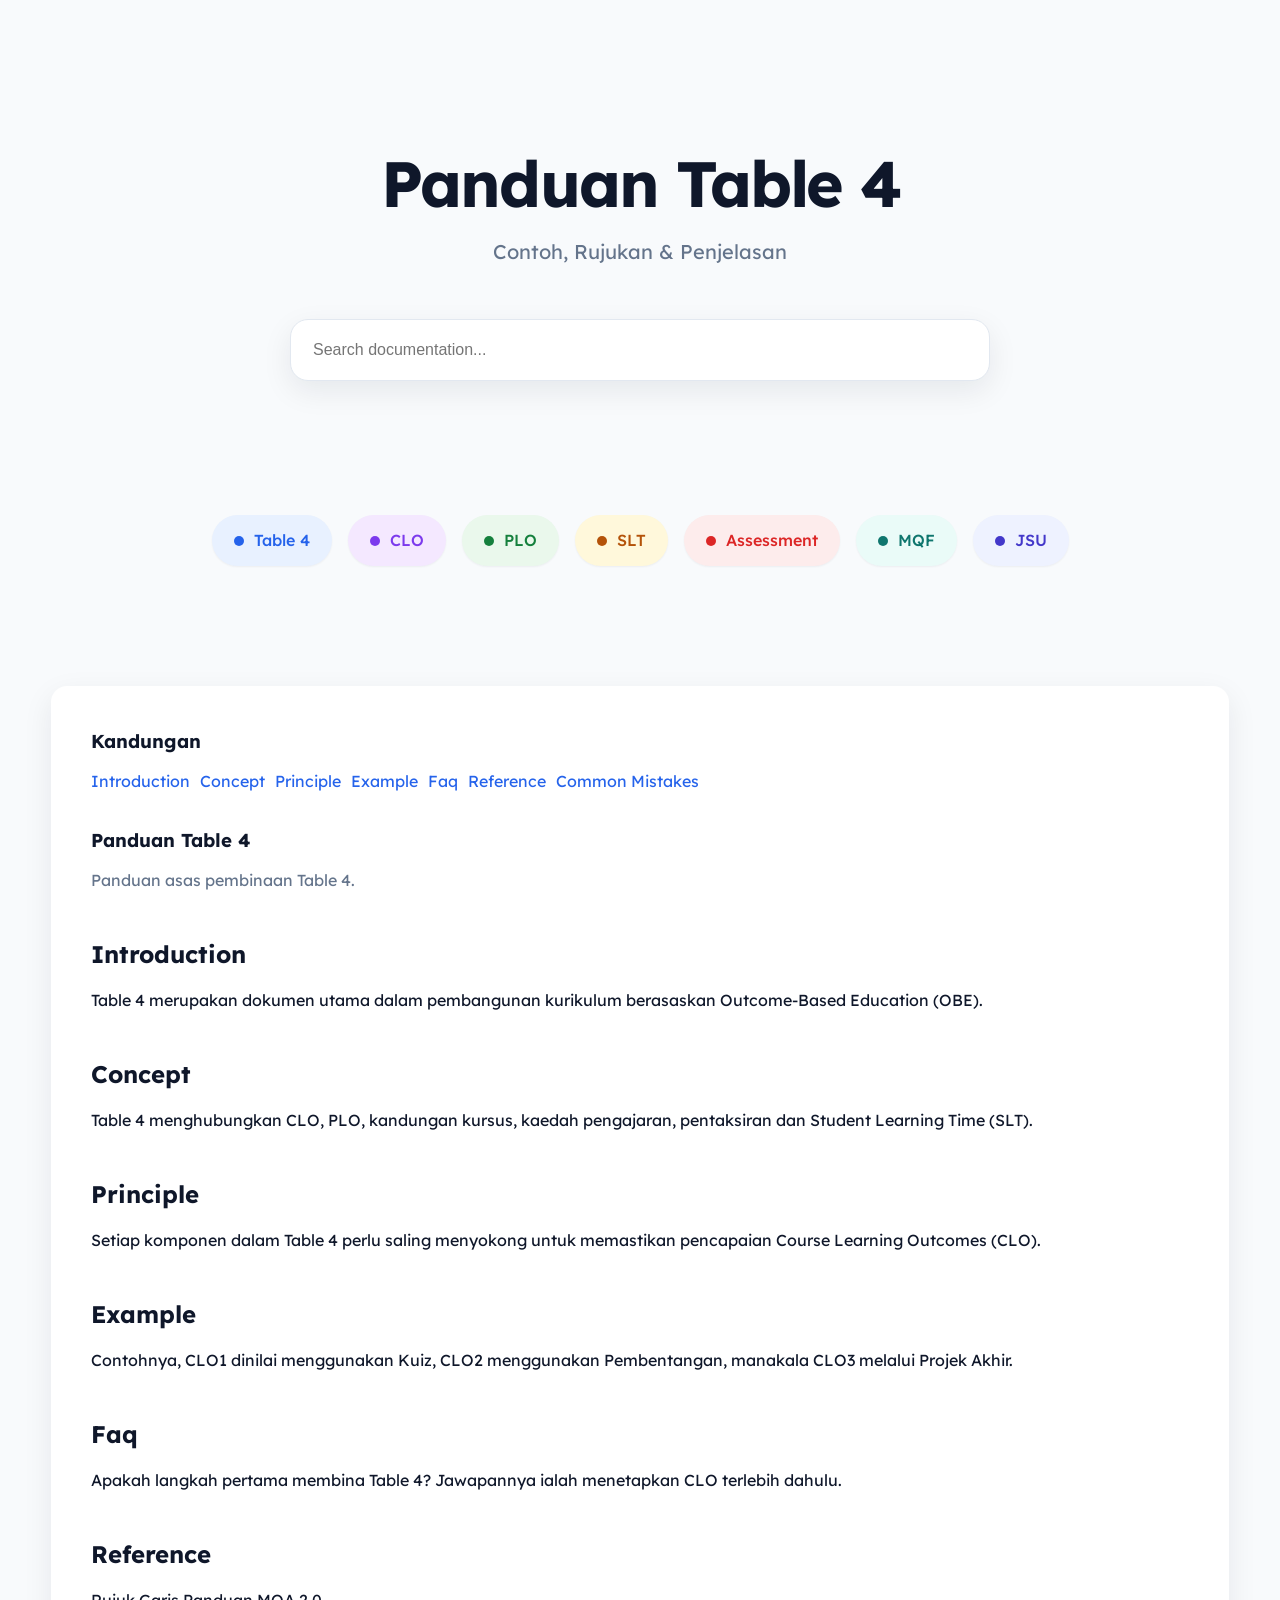
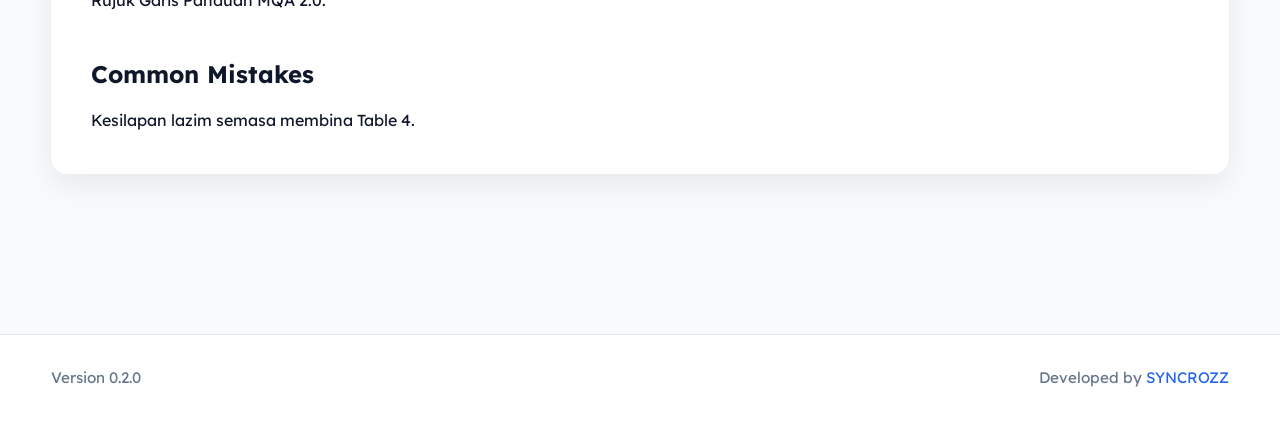
==== index.html @ e026022b "refactor(core): stabilize project architecture and guide modules" ====
<!DOCTYPE html>
<html lang="en">

<head>

    <meta charset="UTF-8">
    <meta name="viewport" content="width=device-width, initial-scale=1.0">

    <title>Panduan Table 4</title>

    <link rel="stylesheet" href="assets/css/style.css">

</head>

<body>

    <!-- ========================================= -->
    <!-- HERO -->
    <!-- ========================================= -->

    <section class="hero">

        <div class="container">

            <div class="hero-content">

                <h1>

                    Panduan Table 4

                </h1>

                <p>

                    Contoh, Rujukan & Penjelasan

                </p>

                <div class="search-box">

                    <input
                        type="text"
                        placeholder="Search documentation..."
                    >

                </div>

            </div>

        </div>

    </section>

<!-- ========================================= -->
<!-- POPULAR -->
<!-- ========================================= -->

<section class="popular">

    <div class="container">

        <div class="tags">

            <a href="?guide=table4" class="badge badge-blue">
                Table 4
            </a>

            <a href="?guide=clo" class="badge badge-purple">
                CLO
            </a>

            <a href="?guide=plo" class="badge badge-green">
                PLO
            </a>

            <a href="?guide=slt" class="badge badge-yellow">
                SLT
            </a>

            <a href="?guide=assessment" class="badge badge-red">
                Assessment
            </a>

            <a href="?guide=mqf" class="badge badge-teal">
                MQF
            </a>

            <a href="?guide=jsu" class="badge badge-indigo">
                JSU
            </a>

        </div>

    </div>

</section>

<!-- ========================================= -->
<!-- CONTENT -->
<!-- ========================================= -->

    <section class="content">

        <div class="container">

            <div id="app"></div>

        </div>

    </section>

    <!-- ========================================= -->
    <!-- FOOTER -->
    <!-- ========================================= -->

    <footer>

        <div class="container footer-content">

            <div>

                Version 0.2.0

            </div>

            <div>

                Developed by
                <a href="https://github.com/syncrozz" target="_blank">
                    SYNCROZZ
                </a>

            </div>

        </div>

    </footer>

    <script type="module" src="assets/js/app.js"></script>

</body>

</html>
---- assets/css/style.css ----
/* =========================================================
   SYNCROZZ Design System v1.0
    Panduan Table 4
========================================================= */

/* ---------- Google Font ---------- */
@import url('https://fonts.googleapis.com/css2?family=Lexend:wght@300;400;500;600;700&display=swap');

/* ---------- Root ---------- */
:root{

    --primary:#2563EB;
    --primary-hover:#1D4ED8;

    --background:#F8FAFC;
    --surface:#FFFFFF;

    --text:#0F172A;
    --text-light:#64748B;

    --border:#E2E8F0;

    --radius:14px;

    --shadow:
        0 10px 30px rgba(15,23,42,.08);

}

/* ---------- Reset ---------- */

*{

    margin:0;
    padding:0;
    box-sizing:border-box;

}

html{

    scroll-behavior:smooth;

}

body{

    font-family:'Lexend',sans-serif;

    background:var(--background);

    color:var(--text);

    line-height:1.7;

    -webkit-font-smoothing:antialiased;

    -moz-osx-font-smoothing:grayscale;

}

/* ---------- Layout ---------- */

.container{

    width:min(1200px,92%);
    margin:auto;

}

.section{

    padding:60px 0;

}

/* ---------- Utility ---------- */

.hidden{

    display:none;

}

.text-center{

    text-align:center;

}

/* =========================================================
   HERO
========================================================= */

.hero{

    padding:100px 0 70px;

}

.hero-content{

    text-align:center;

}

.brand{

    display:inline-block;

    padding:8px 18px;

    border-radius:999px;

    background:#DBEAFE;

    color:var(--primary);

    font-weight:700;

    letter-spacing:1px;

    margin-bottom:25px;

}

.hero h1{

    font-size:3rem;

    margin-bottom:18px;

}

.hero p{

    max-width:700px;

    margin:auto;

    color:var(--text-light);

    font-size:1.1rem;

}

.search-box{

    margin:45px auto 0;

    max-width:700px;

}

.search-box input{

    width:100%;

    padding:18px 22px;

    border-radius:16px;

    border:1px solid var(--border);

    background:white;

    font-size:1rem;

    outline:none;

    box-shadow:var(--shadow);

}

/* =========================================================
   POPULAR
========================================================= */

.popular{

    padding-bottom:80px;

}

.popular h2{

    margin-bottom:25px;

}

/* =========================================================
   BADGE COMPONENT
========================================================= */

.tags{

    display:flex;

    flex-wrap:wrap;

    justify-content:center;

    gap:16px;

    margin-top:24px;

}

.badge{

    display:inline-flex;

    align-items:center;

    justify-content:center;

    gap:10px;

    padding:12px 22px;

    border-radius:999px;

    text-decoration:none;

    font-family:'Lexend',sans-serif;

    font-size:1rem;

    font-weight:500;

    white-space:nowrap;

    transition:all .25s ease;

    box-shadow:0 1px 2px rgba(15,23,42,.05);

}

.badge::before{

    content:"";

    width:10px;

    height:10px;

    border-radius:50%;

    background:currentColor;

    flex-shrink:0;

}

.badge:hover{

    transform:translateY(-2px);

    filter:brightness(.97);

}

/* =========================================================
   BADGE COLORS
========================================================= */

.badge-blue{

    background:#E8F1FF;
    color:#2563EB;

}

.badge-purple{

    background:#F4E8FF;
    color:#7C3AED;

}

.badge-green{

    background:#EAF8EC;
    color:#15803D;

}

.badge-yellow{

    background:#FFF8DB;
    color:#B45309;

}

.badge-red{

    background:#FDECEC;
    color:#DC2626;

}

.badge-teal{

    background:#EAFBF8;
    color:#0F766E;

}

.badge-indigo{

    background:#EEF2FF;
    color:#4338CA;

}

/* =========================================================
   GUIDE
========================================================= */

.content{
    padding: 40px 0 80px;
}

.guide{
    background: #fff;
    border-radius: 16px;
    padding: 40px;
    box-shadow: var(--shadow);
}

.guide-header{
    margin-bottom: 40px;
}

.guide-header h1{
    margin-bottom: 10px;
}

.guide-header p{
    color: var(--text-light);
}

.guide-nav{
    margin-bottom: 30px;
}

.guide-nav ul{
    list-style: none;
    display: flex;
    flex-wrap: wrap;
    gap: 10px;
    margin-top: 10px;
}

.guide-nav a{
    text-decoration: none;
    color: var(--primary);
}

.guide section{
    margin-top: 40px;
}

.guide h2{
    margin-bottom: 12px;
}

/* =========================================================
   HERO V2
========================================================= */

.hero{

    padding:150px 0 110px;

}

.hero h1{

    font-size:4rem;

    line-height:1.05;

    font-weight:700;

    letter-spacing:-2px;

    margin-bottom:18px;

}

.hero p{

    font-size:1.25rem;

    color:var(--text-light);

    max-width:500px;

    margin:auto;

}

.search-box{

    margin-top:50px;

}

.search-box input{

    height:62px;

    border-radius:18px;

    transition:.25s;

}

.search-box input:focus{

    border-color:var(--primary);

    transform:translateY(-2px);

}

/* =========================================================
   FOOTER
========================================================= */

footer{

    border-top:1px solid var(--border);

    margin-top:80px;

    padding:30px 0;

    background:white;

}

.footer-content{

    display:flex;

    justify-content:space-between;

    align-items:center;

    color:var(--text-light);

    font-size:.95rem;

}

.footer-content a{

    color:var(--primary);

    text-decoration:none;

}

.footer-content a:hover{

    text-decoration:underline;

}
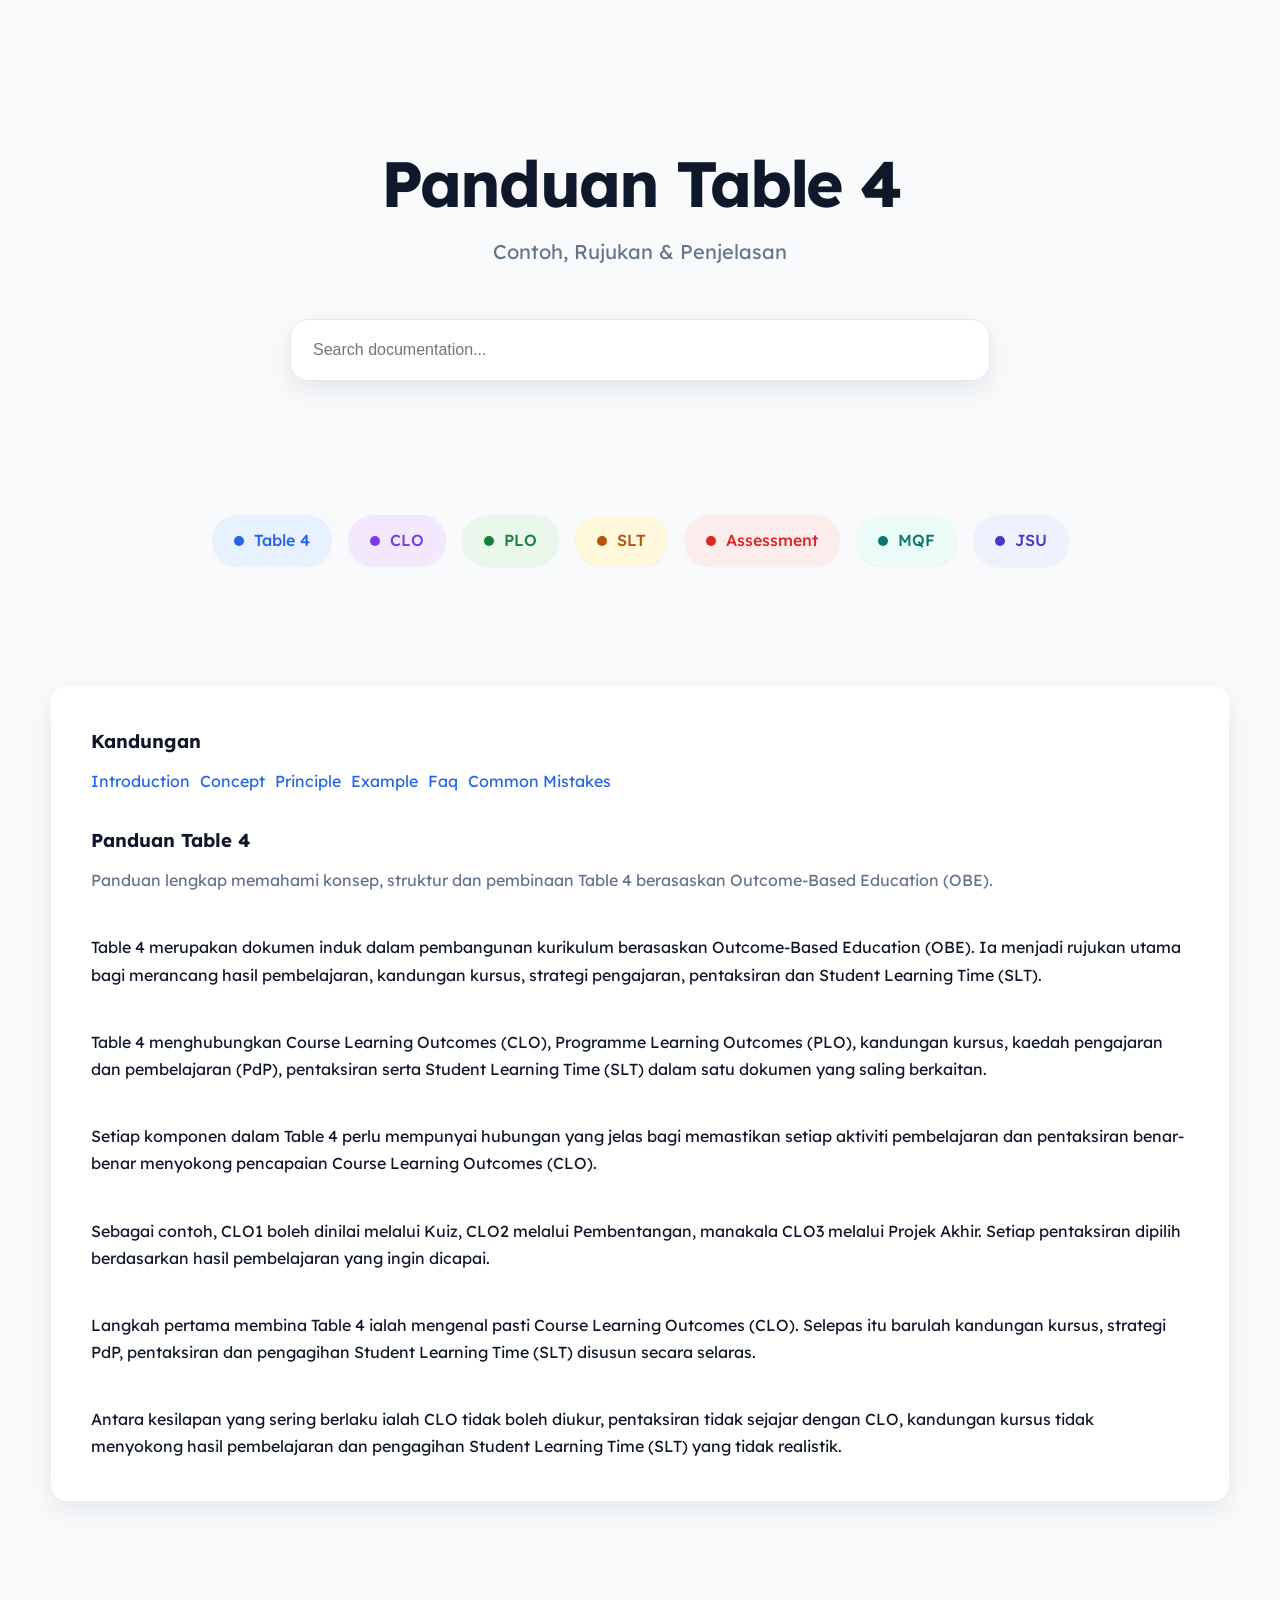
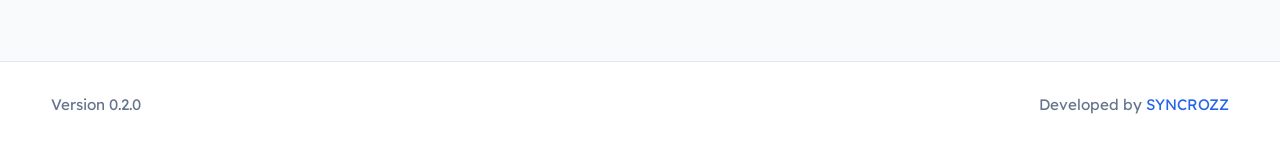
==== commit 90673c04: "feat(search): implement live guide search" ====
--- a/index.html
+++ b/index.html
@@ -38,12 +38,16 @@
 
                 <div class="search-box">
 
-                    <input
-                        type="text"
-                        placeholder="Search documentation..."
-                    >
+    <input
+        id="searchInput"
+        type="text"
+        placeholder="Search documentation..."
+        autocomplete="off"
+    >
 
-                </div>
+    <div id="searchResults" class="search-results"></div>
+
+</div>
 
             </div>
 
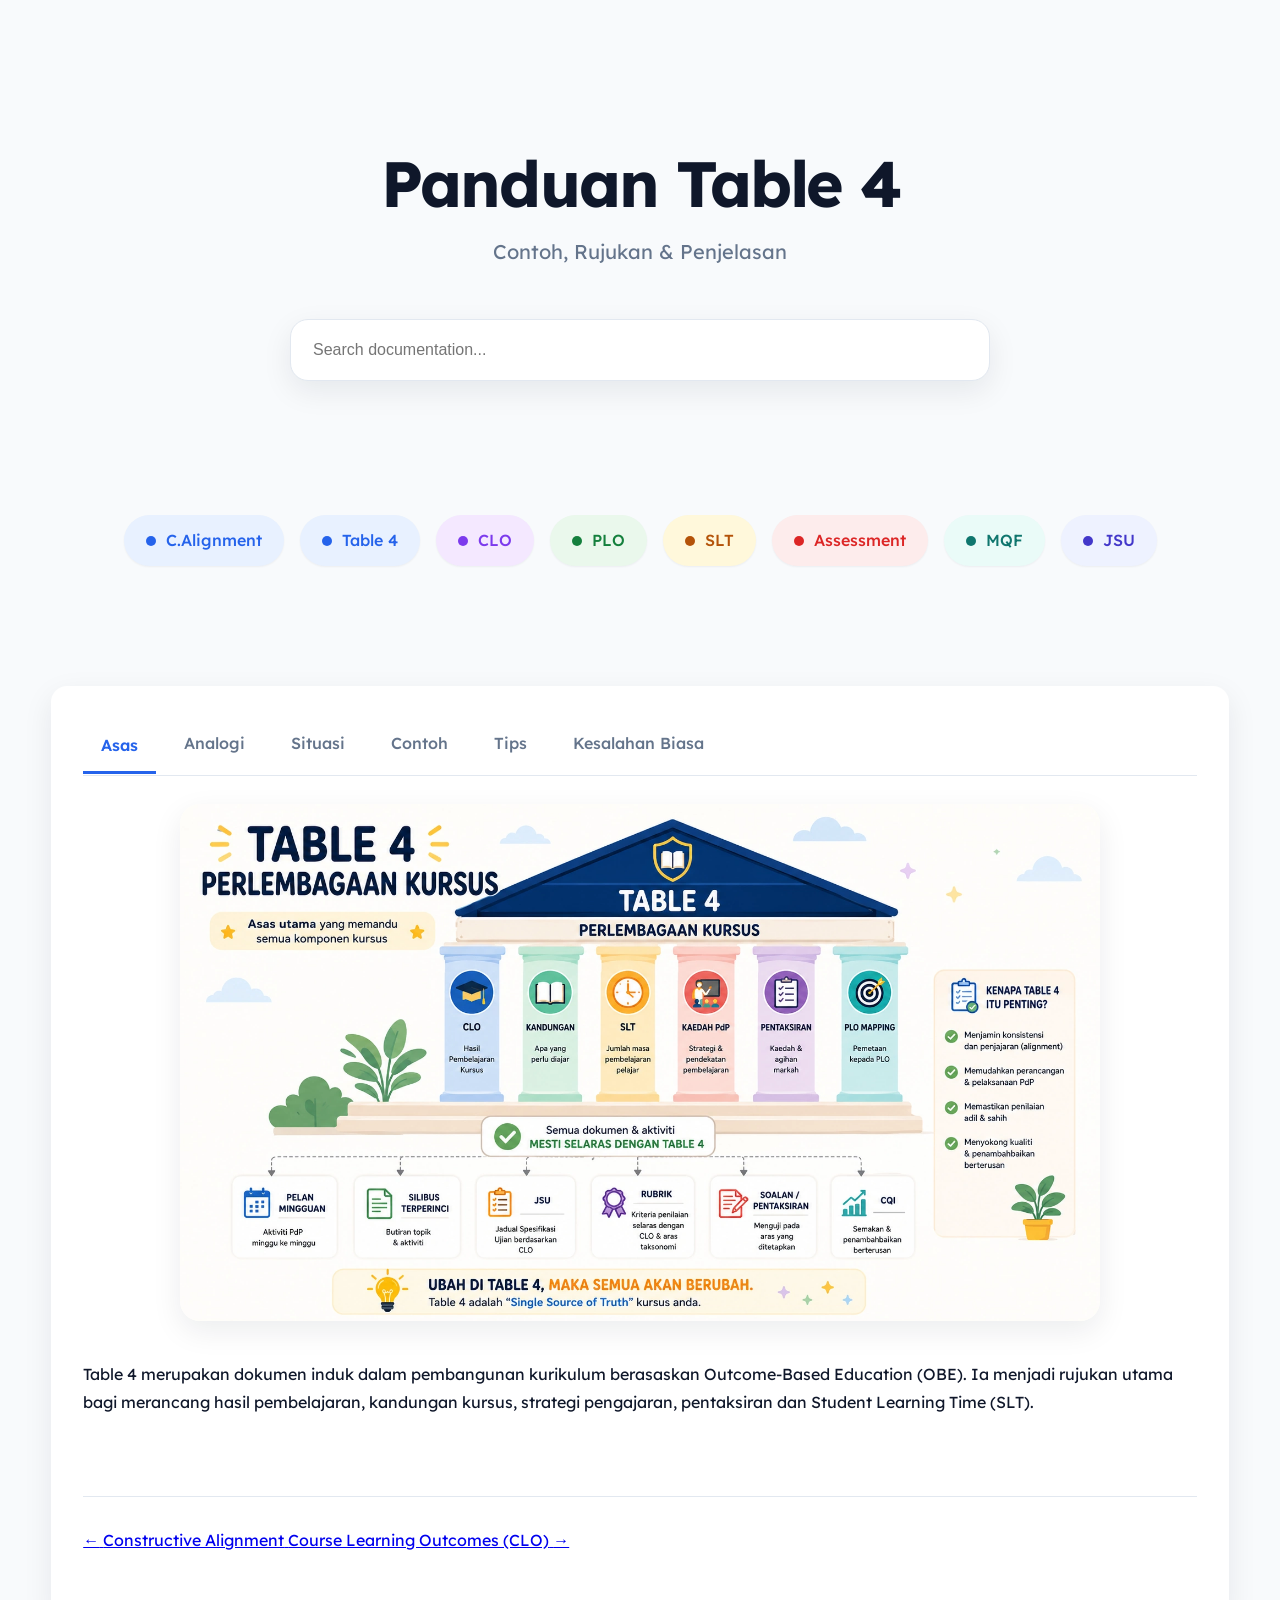
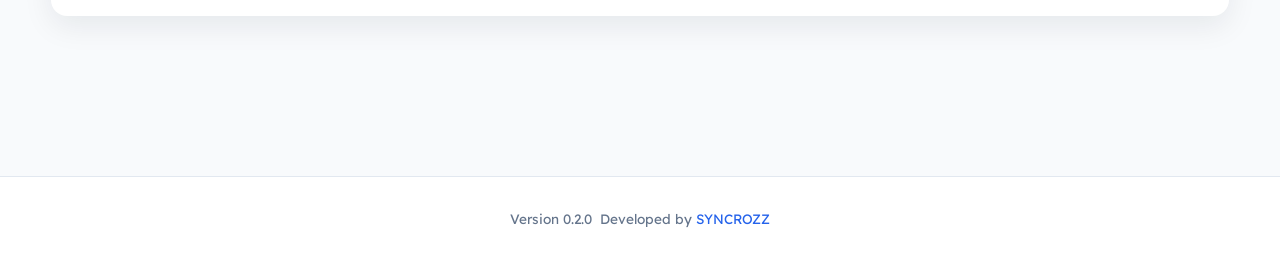
==== commit 433a3599: "feat(guide): add Constructive Alignment structure" ====
--- a/index.html
+++ b/index.html
@@ -64,6 +64,10 @@
     <div class="container">
 
         <div class="tags">
+
+            <a href="?guide=constructive-alignment" class="badge badge-blue">
+                C.Alignment
+            </a>
 
             <a href="?guide=table4" class="badge badge-blue">
                 Table 4
--- a/assets/css/style.css
+++ b/assets/css/style.css
@@ -1,470 +1,24 @@
 /* =========================================================
-   SYNCROZZ Design System v1.0
-    Panduan Table 4
+   SYNCROZZ Design System v2.0
+   Master Stylesheet
 ========================================================= */
 
 /* ---------- Google Font ---------- */
 @import url('https://fonts.googleapis.com/css2?family=Lexend:wght@300;400;500;600;700&display=swap');
 
-/* ---------- Root ---------- */
-:root{
+/* ---------- Core ---------- */
+@import url("./base.css");
+@import url("./layout.css");
 
-    --primary:#2563EB;
-    --primary-hover:#1D4ED8;
+/* ---------- Components ---------- */
+@import url("./components.css");
 
-    --background:#F8FAFC;
-    --surface:#FFFFFF;
+/* ---------- Pages ---------- */
+@import url("./hero.css");
+@import url("./guide.css");
 
-    --text:#0F172A;
-    --text-light:#64748B;
+/* ---------- Shared ---------- */
+@import url("./footer.css");
 
-    --border:#E2E8F0;
-
-    --radius:14px;
-
-    --shadow:
-        0 10px 30px rgba(15,23,42,.08);
-
-}
-
-/* ---------- Reset ---------- */
-
-*{
-
-    margin:0;
-    padding:0;
-    box-sizing:border-box;
-
-}
-
-html{
-
-    scroll-behavior:smooth;
-
-}
-
-body{
-
-    font-family:'Lexend',sans-serif;
-
-    background:var(--background);
-
-    color:var(--text);
-
-    line-height:1.7;
-
-    -webkit-font-smoothing:antialiased;
-
-    -moz-osx-font-smoothing:grayscale;
-
-}
-
-/* ---------- Layout ---------- */
-
-.container{
-
-    width:min(1200px,92%);
-    margin:auto;
-
-}
-
-.section{
-
-    padding:60px 0;
-
-}
-
-/* ---------- Utility ---------- */
-
-.hidden{
-
-    display:none;
-
-}
-
-.text-center{
-
-    text-align:center;
-
-}
-
-/* =========================================================
-   HERO
-========================================================= */
-
-.hero{
-
-    padding:100px 0 70px;
-
-}
-
-.hero-content{
-
-    text-align:center;
-
-}
-
-.brand{
-
-    display:inline-block;
-
-    padding:8px 18px;
-
-    border-radius:999px;
-
-    background:#DBEAFE;
-
-    color:var(--primary);
-
-    font-weight:700;
-
-    letter-spacing:1px;
-
-    margin-bottom:25px;
-
-}
-
-.hero h1{
-
-    font-size:3rem;
-
-    margin-bottom:18px;
-
-}
-
-.hero p{
-
-    max-width:700px;
-
-    margin:auto;
-
-    color:var(--text-light);
-
-    font-size:1.1rem;
-
-}
-
-.search-box{
-
-    margin:45px auto 0;
-
-    max-width:700px;
-
-}
-
-.search-box input{
-
-    width:100%;
-
-    padding:18px 22px;
-
-    border-radius:16px;
-
-    border:1px solid var(--border);
-
-    background:white;
-
-    font-size:1rem;
-
-    outline:none;
-
-    box-shadow:var(--shadow);
-
-}
-
-/* =========================================================
-   POPULAR
-========================================================= */
-
-.popular{
-
-    padding-bottom:80px;
-
-}
-
-.popular h2{
-
-    margin-bottom:25px;
-
-}
-
-/* =========================================================
-   BADGE COMPONENT
-========================================================= */
-
-.tags{
-
-    display:flex;
-
-    flex-wrap:wrap;
-
-    justify-content:center;
-
-    gap:16px;
-
-    margin-top:24px;
-
-}
-
-.badge{
-
-    display:inline-flex;
-
-    align-items:center;
-
-    justify-content:center;
-
-    gap:10px;
-
-    padding:12px 22px;
-
-    border-radius:999px;
-
-    text-decoration:none;
-
-    font-family:'Lexend',sans-serif;
-
-    font-size:1rem;
-
-    font-weight:500;
-
-    white-space:nowrap;
-
-    transition:all .25s ease;
-
-    box-shadow:0 1px 2px rgba(15,23,42,.05);
-
-}
-
-.badge::before{
-
-    content:"";
-
-    width:10px;
-
-    height:10px;
-
-    border-radius:50%;
-
-    background:currentColor;
-
-    flex-shrink:0;
-
-}
-
-.badge:hover{
-
-    transform:translateY(-2px);
-
-    filter:brightness(.97);
-
-}
-
-/* =========================================================
-   BADGE COLORS
-========================================================= */
-
-.badge-blue{
-
-    background:#E8F1FF;
-    color:#2563EB;
-
-}
-
-.badge-purple{
-
-    background:#F4E8FF;
-    color:#7C3AED;
-
-}
-
-.badge-green{
-
-    background:#EAF8EC;
-    color:#15803D;
-
-}
-
-.badge-yellow{
-
-    background:#FFF8DB;
-    color:#B45309;
-
-}
-
-.badge-red{
-
-    background:#FDECEC;
-    color:#DC2626;
-
-}
-
-.badge-teal{
-
-    background:#EAFBF8;
-    color:#0F766E;
-
-}
-
-.badge-indigo{
-
-    background:#EEF2FF;
-    color:#4338CA;
-
-}
-
-/* =========================================================
-   GUIDE
-========================================================= */
-
-.content{
-    padding: 40px 0 80px;
-}
-
-.guide{
-    background: #fff;
-    border-radius: 16px;
-    padding: 40px;
-    box-shadow: var(--shadow);
-}
-
-.guide-header{
-    margin-bottom: 40px;
-}
-
-.guide-header h1{
-    margin-bottom: 10px;
-}
-
-.guide-header p{
-    color: var(--text-light);
-}
-
-.guide-nav{
-    margin-bottom: 30px;
-}
-
-.guide-nav ul{
-    list-style: none;
-    display: flex;
-    flex-wrap: wrap;
-    gap: 10px;
-    margin-top: 10px;
-}
-
-.guide-nav a{
-    text-decoration: none;
-    color: var(--primary);
-}
-
-.guide section{
-    margin-top: 40px;
-}
-
-.guide h2{
-    margin-bottom: 12px;
-}
-
-/* =========================================================
-   HERO V2
-========================================================= */
-
-.hero{
-
-    padding:150px 0 110px;
-
-}
-
-.hero h1{
-
-    font-size:4rem;
-
-    line-height:1.05;
-
-    font-weight:700;
-
-    letter-spacing:-2px;
-
-    margin-bottom:18px;
-
-}
-
-.hero p{
-
-    font-size:1.25rem;
-
-    color:var(--text-light);
-
-    max-width:500px;
-
-    margin:auto;
-
-}
-
-.search-box{
-
-    margin-top:50px;
-
-}
-
-.search-box input{
-
-    height:62px;
-
-    border-radius:18px;
-
-    transition:.25s;
-
-}
-
-.search-box input:focus{
-
-    border-color:var(--primary);
-
-    transform:translateY(-2px);
-
-}
-
-/* =========================================================
-   FOOTER
-========================================================= */
-
-footer{
-
-    border-top:1px solid var(--border);
-
-    margin-top:80px;
-
-    padding:30px 0;
-
-    background:white;
-
-}
-
-.footer-content{
-
-    display:flex;
-
-    justify-content:space-between;
-
-    align-items:center;
-
-    color:var(--text-light);
-
-    font-size:.95rem;
-
-}
-
-.footer-content a{
-
-    color:var(--primary);
-
-    text-decoration:none;
-
-}
-
-.footer-content a:hover{
-
-    text-decoration:underline;
-
-}+/* ---------- Responsive ---------- */
+@import url("./responsive.css");
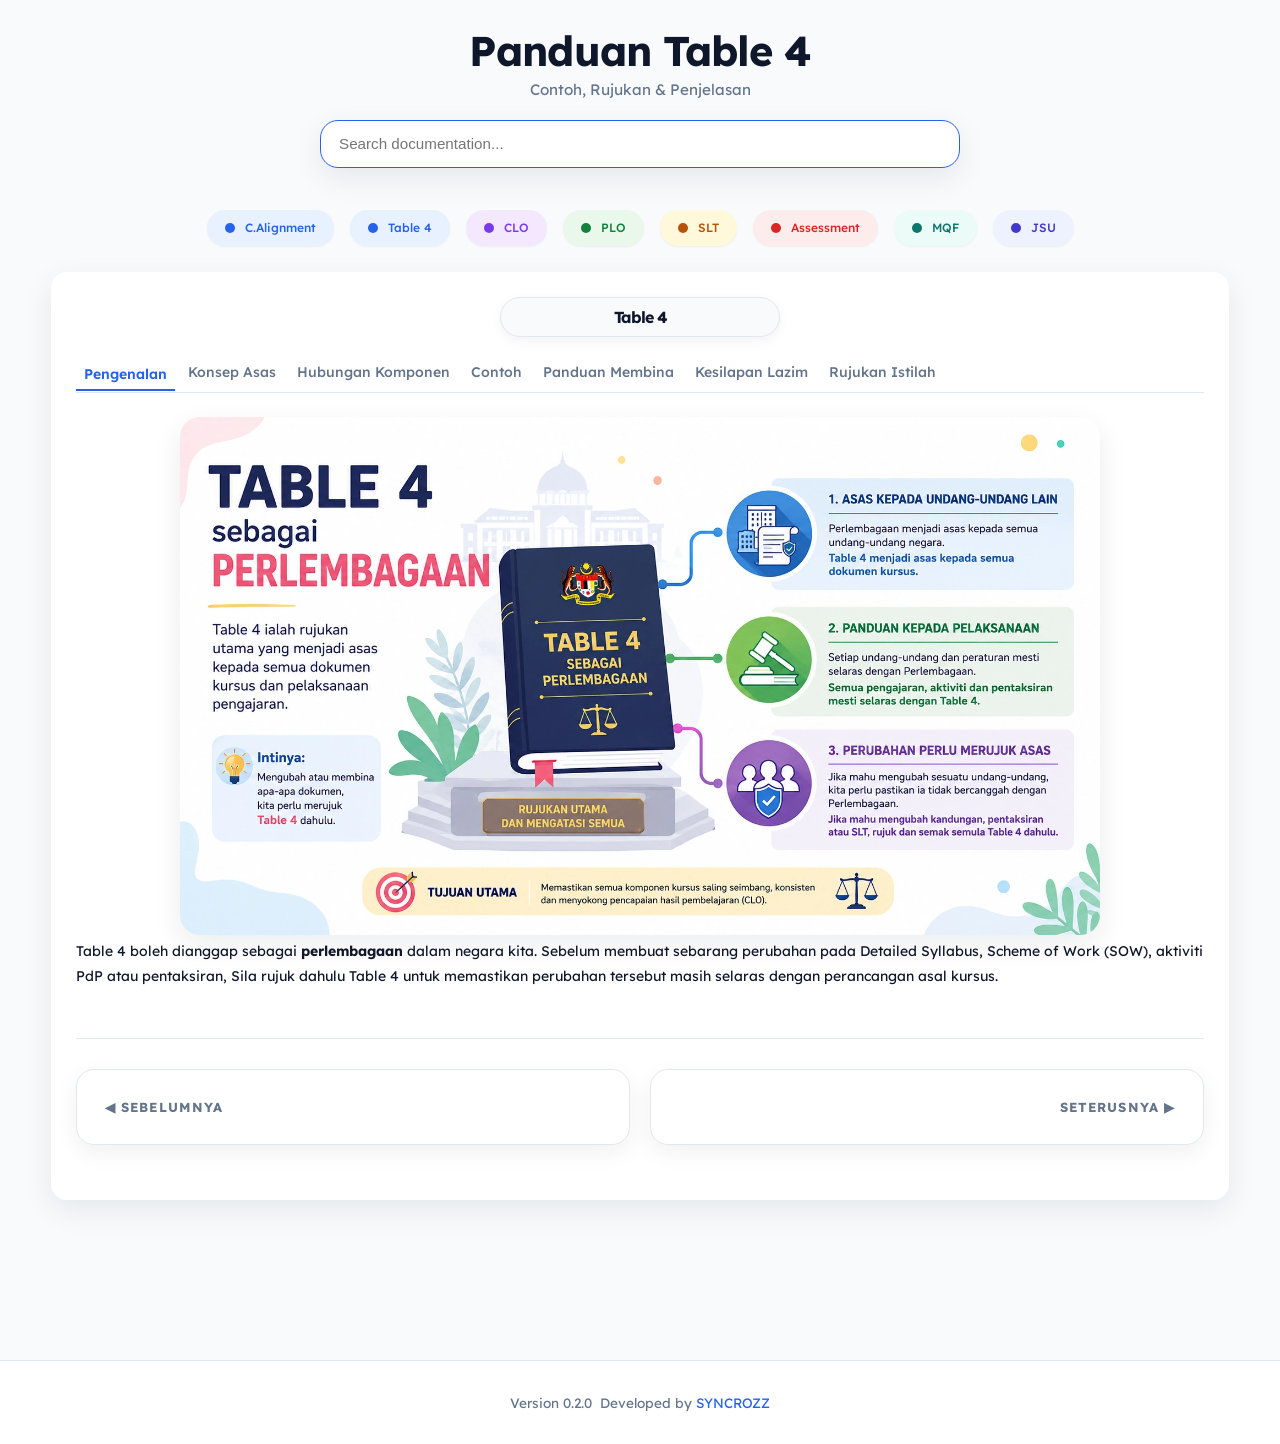
==== commit df5dae21: "Selepas Edjust Size Hero Pada Phone Kecikkan" ====
--- a/index.html
+++ b/index.html
@@ -15,14 +15,16 @@
 <body>
 
     <!-- ========================================= -->
-    <!-- HERO -->
-    <!-- ========================================= -->
+<!-- HERO -->
+<!-- ========================================= -->
 
-    <section class="hero">
+<section class="hero">
 
-        <div class="container">
+    <div class="container">
 
-            <div class="hero-content">
+        <div class="hero-content">
+
+            <div class="hero-text">
 
                 <h1>
 
@@ -36,24 +38,26 @@
 
                 </p>
 
-                <div class="search-box">
+            </div>
 
-    <input
-        id="searchInput"
-        type="text"
-        placeholder="Search documentation..."
-        autocomplete="off"
-    >
+            <div class="search-box">
 
-    <div id="searchResults" class="search-results"></div>
+                <input
+                    id="searchInput"
+                    type="text"
+                    placeholder="Search documentation..."
+                    autocomplete="off"
+                >
 
-</div>
+                <div id="searchResults" class="search-results"></div>
 
             </div>
 
         </div>
 
-    </section>
+    </div>
+
+</section>
 
 <!-- ========================================= -->
 <!-- POPULAR -->
--- a/assets/css/style.css
+++ b/assets/css/style.css
@@ -21,4 +21,10 @@
 @import url("./footer.css");
 
 /* ---------- Responsive ---------- */
-@import url("./responsive.css");+@import url("./responsive.css");
+
+/* =========================================================
+   GUIDE TABLE
+========================================================= */
+
+@import url("./components/guide-table.css");
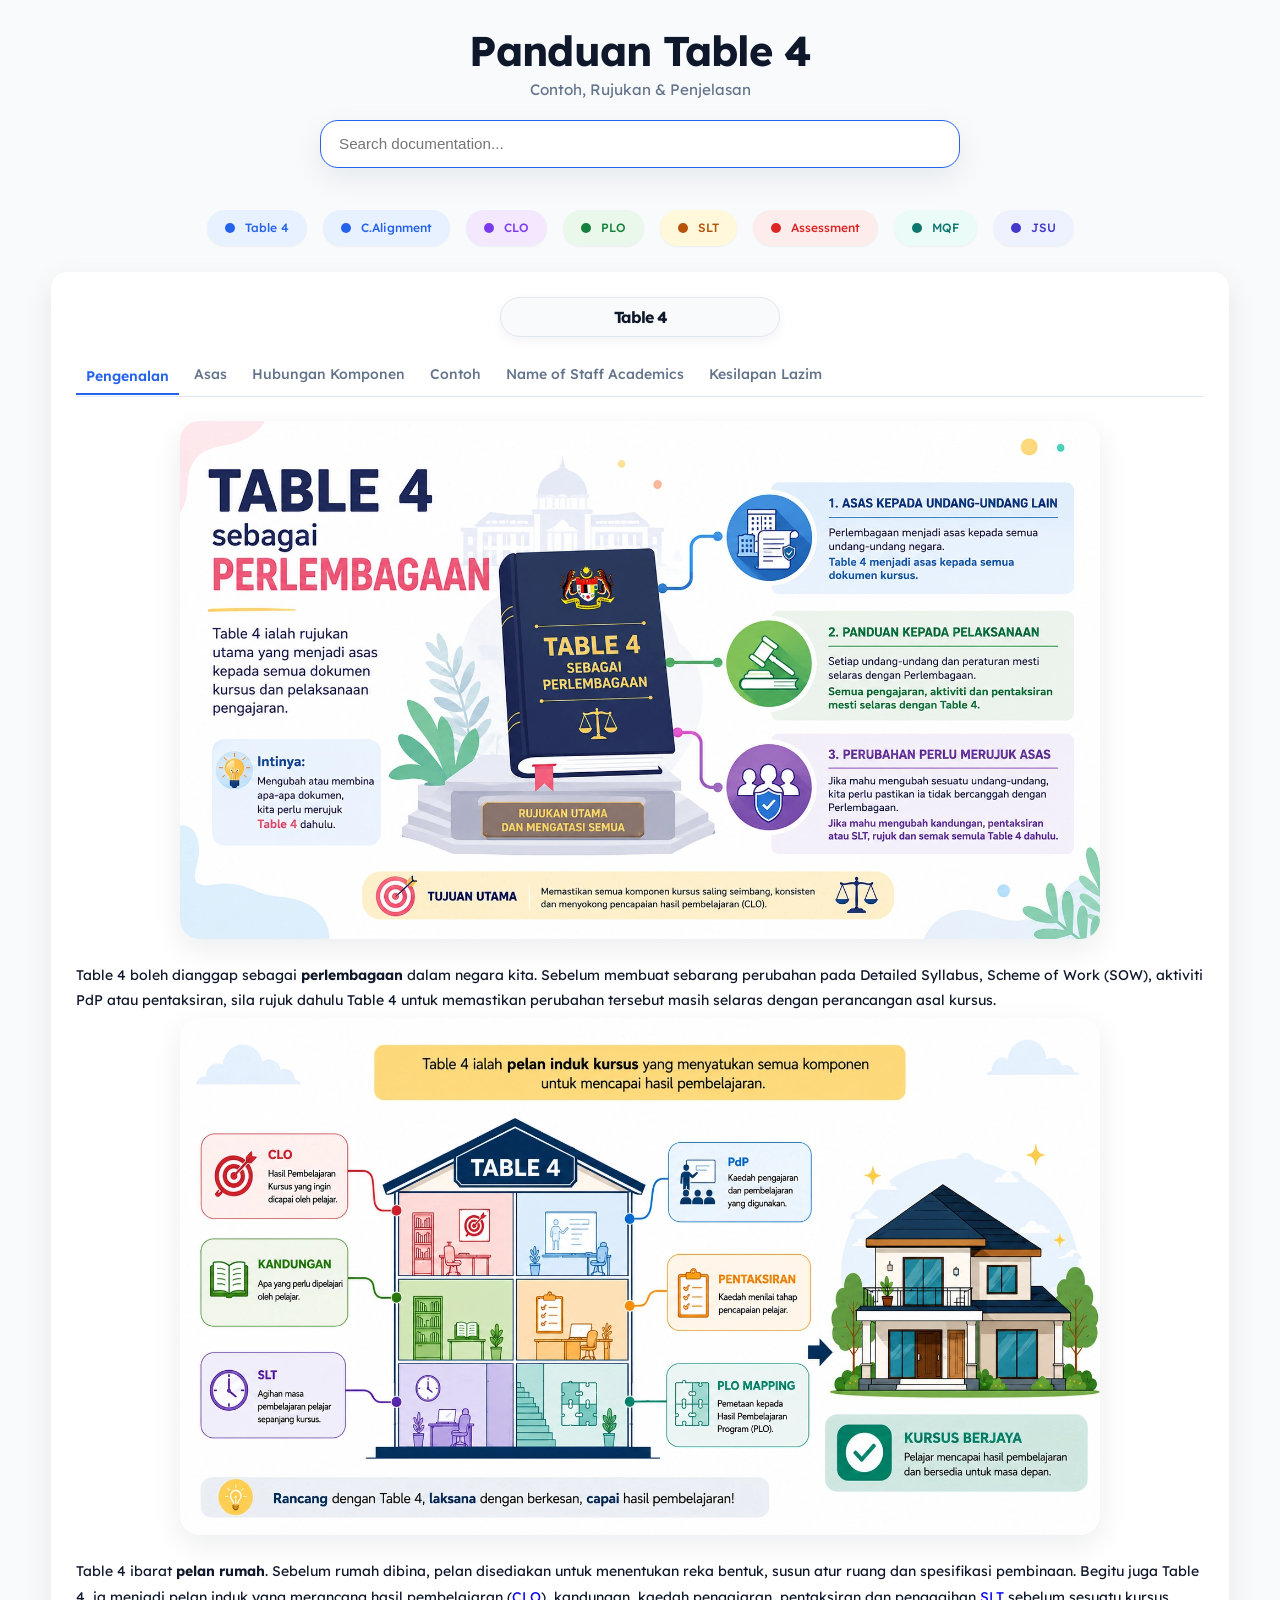
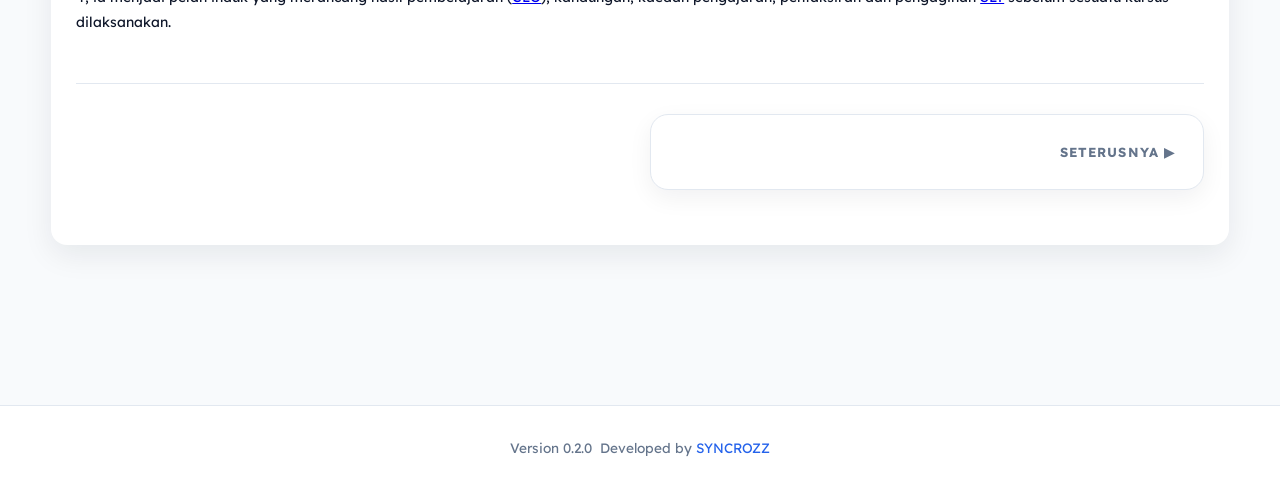
==== commit 0b1ea6a7: "Dah adjust buang rujukan istilah" ====
--- a/index.html
+++ b/index.html
@@ -69,12 +69,12 @@
 
         <div class="tags">
 
+            <a href="?guide=table4" class="badge badge-blue">
+                Table 4
+            </a>
+
             <a href="?guide=constructive-alignment" class="badge badge-blue">
                 C.Alignment
-            </a>
-
-            <a href="?guide=table4" class="badge badge-blue">
-                Table 4
             </a>
 
             <a href="?guide=clo" class="badge badge-purple">
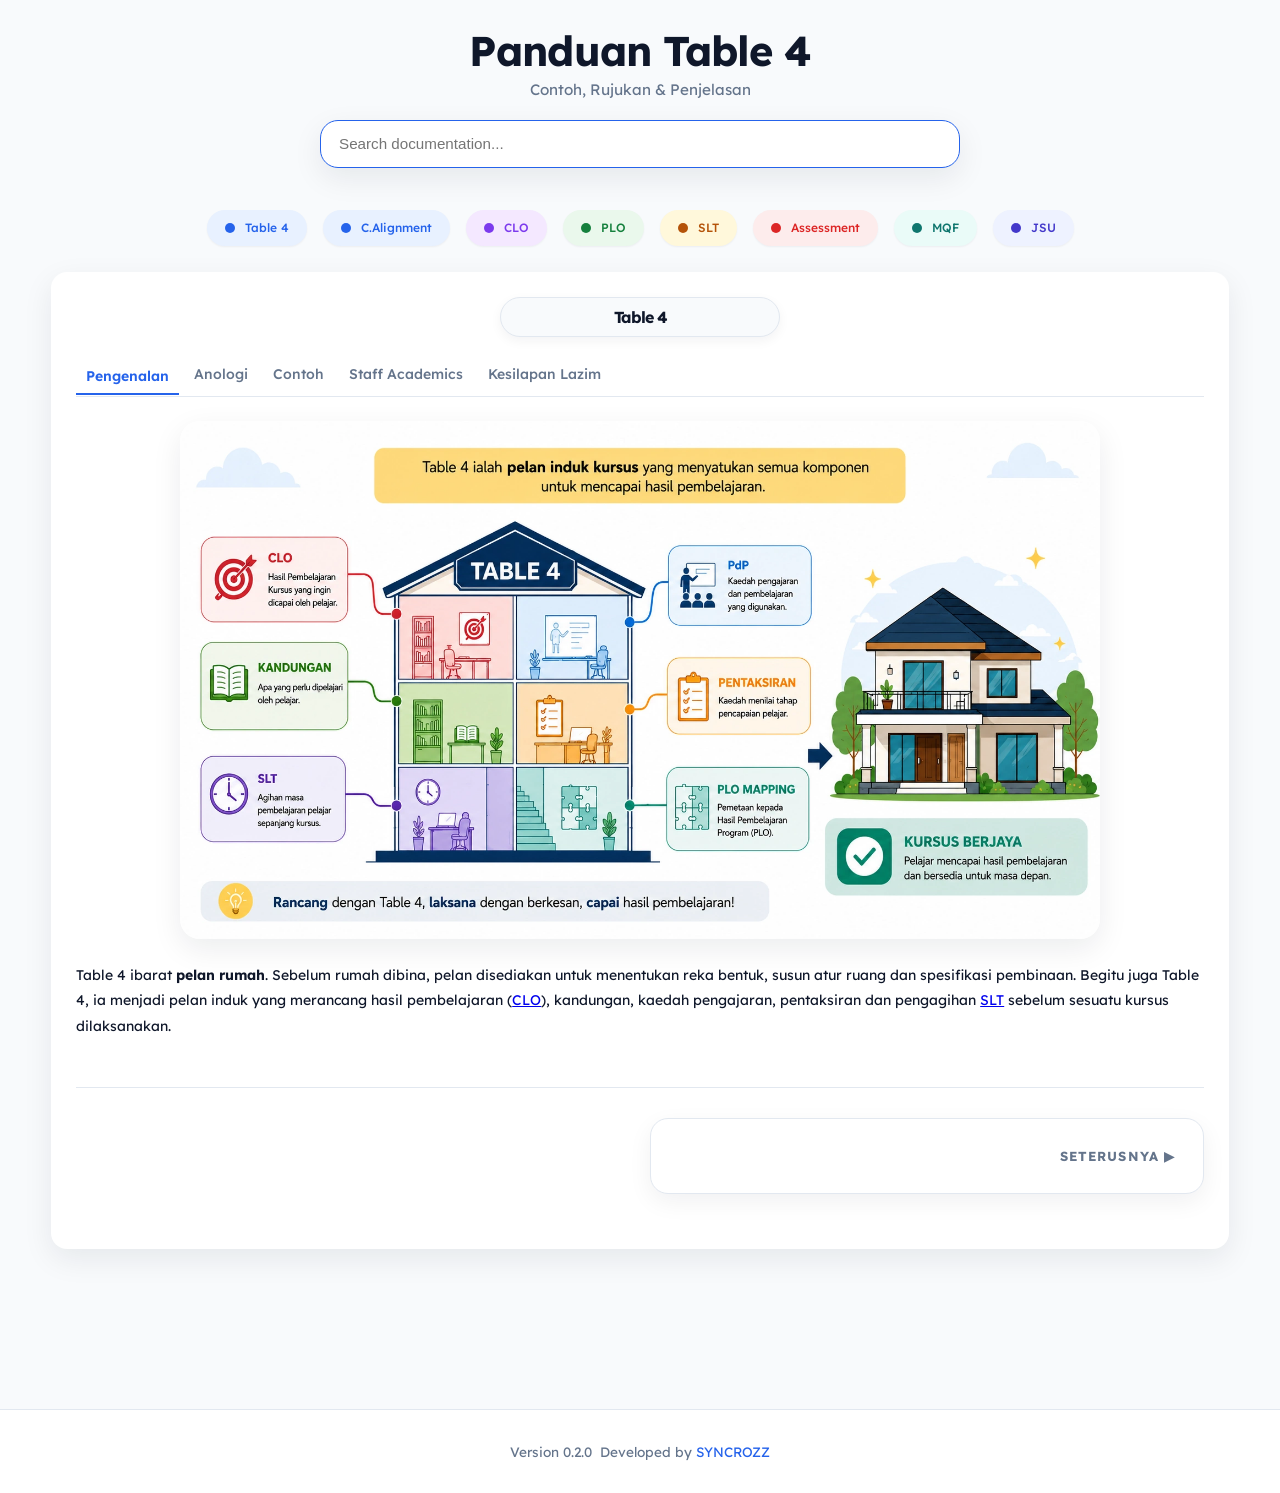
==== commit ec2fd188: "feat(site): add favicon and site metadata" ====
--- a/index.html
+++ b/index.html
@@ -1,14 +1,45 @@
 <!DOCTYPE html>
-<html lang="en">
+<html lang="ms">
 
 <head>
 
     <meta charset="UTF-8">
     <meta name="viewport" content="width=device-width, initial-scale=1.0">
 
-    <title>Panduan Table 4</title>
+    <title>Panduan Table 4 | SYNCROZZ</title>
 
-    <link rel="stylesheet" href="assets/css/style.css">
+    <meta name="description"
+          content="Panduan lengkap pembinaan Table 4 berdasarkan MQF 2.0 yang menghimpunkan contoh, rujukan dan penjelasan untuk pensyarah Kolej Profesional MARA dan Kolej MARA.">
+
+    <meta name="author"
+          content="SYNCROZZ">
+
+    <meta name="keywords"
+          content="Table 4, MQF 2.0, CLO, PLO, OBE, SLT, Constructive Alignment, Pensyarah, MARA, Kolej Profesional MARA, Kolej MARA">
+
+    <meta name="theme-color"
+          content="#11C5C6">
+
+    <!-- Favicon -->
+    <link rel="icon"
+          type="image/x-icon"
+          href="assets/favicon/favicon.ico">
+
+    <link rel="icon"
+          type="image/png"
+          sizes="32x32"
+          href="assets/favicon/favicon-32x32.png">
+
+    <link rel="icon"
+          type="image/png"
+          sizes="16x16"
+          href="assets/favicon/favicon-16x16.png">
+
+    <link rel="apple-touch-icon"
+          href="assets/favicon/apple-touch-icon.png">
+
+    <link rel="stylesheet"
+          href="assets/css/style.css">
 
 </head>
 
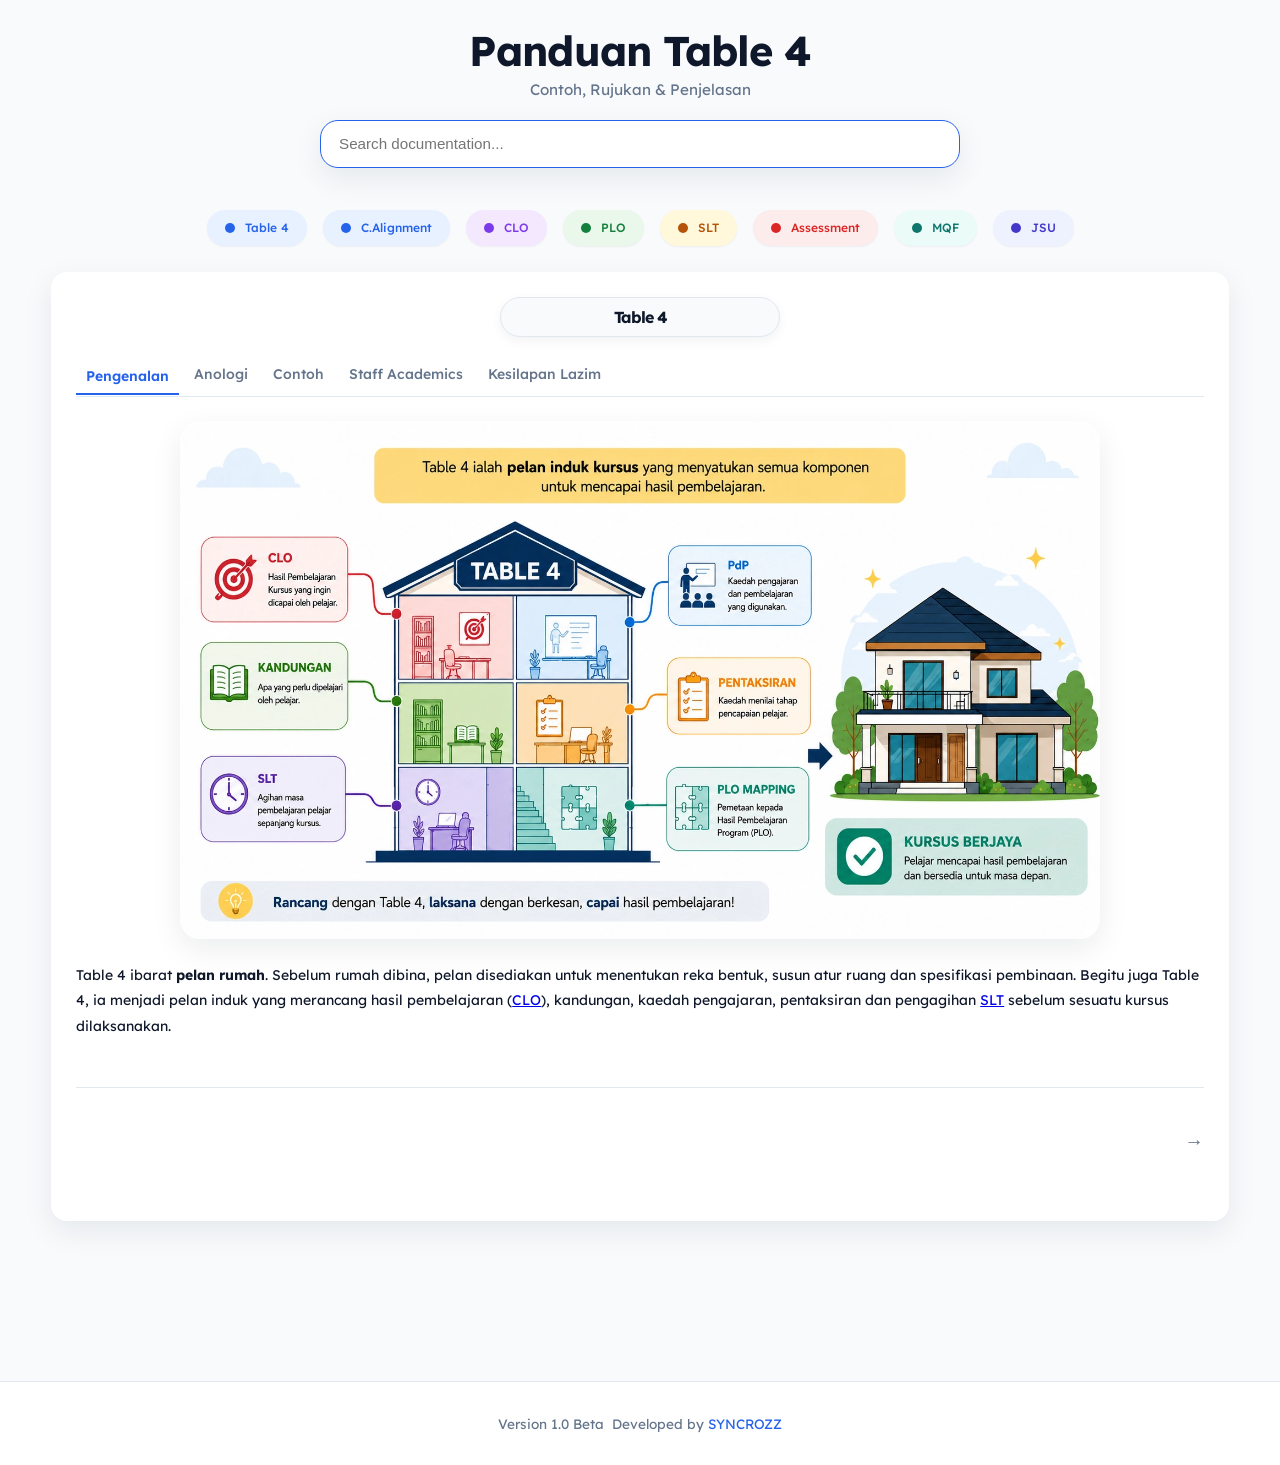
==== commit f24c81b7: "style(ui): polish guide interface" ====
--- a/index.html
+++ b/index.html
@@ -162,7 +162,7 @@
 
             <div>
 
-                Version 0.2.0
+                Version 1.0 Beta
 
             </div>
 
